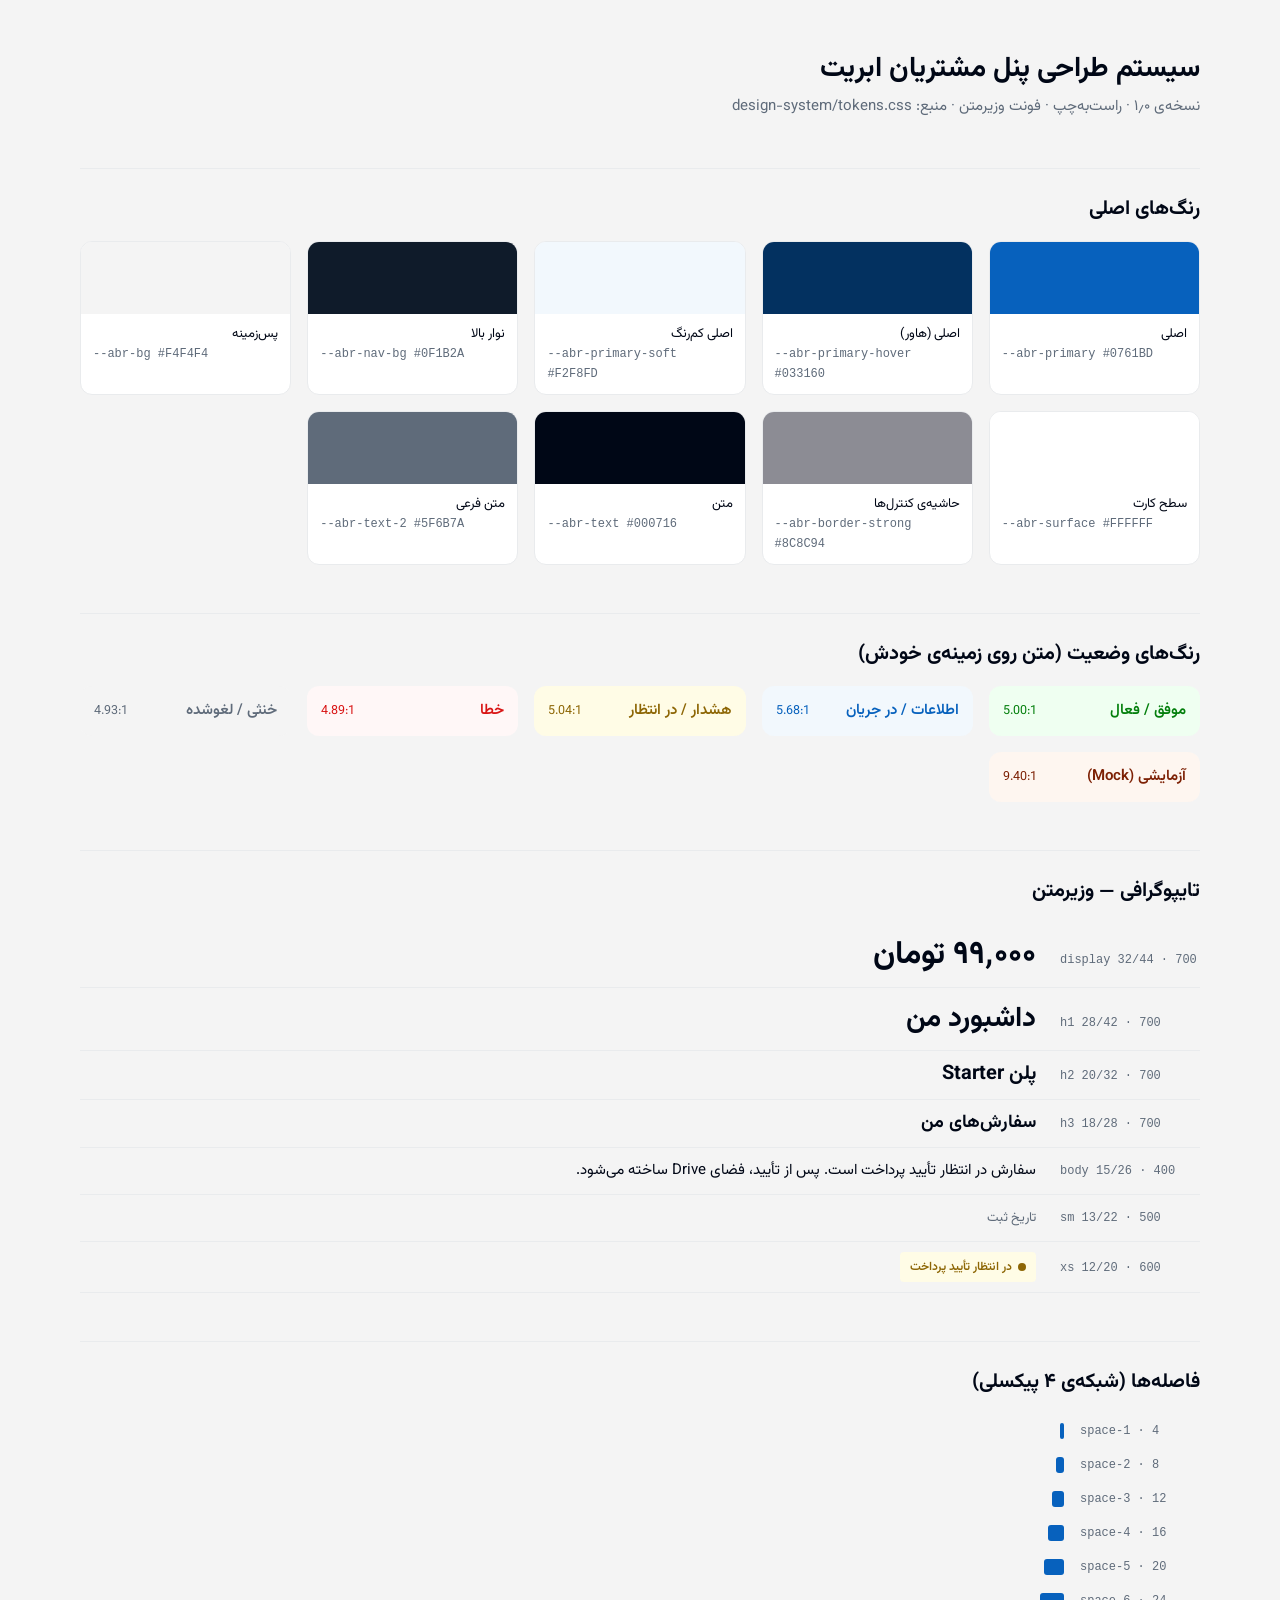
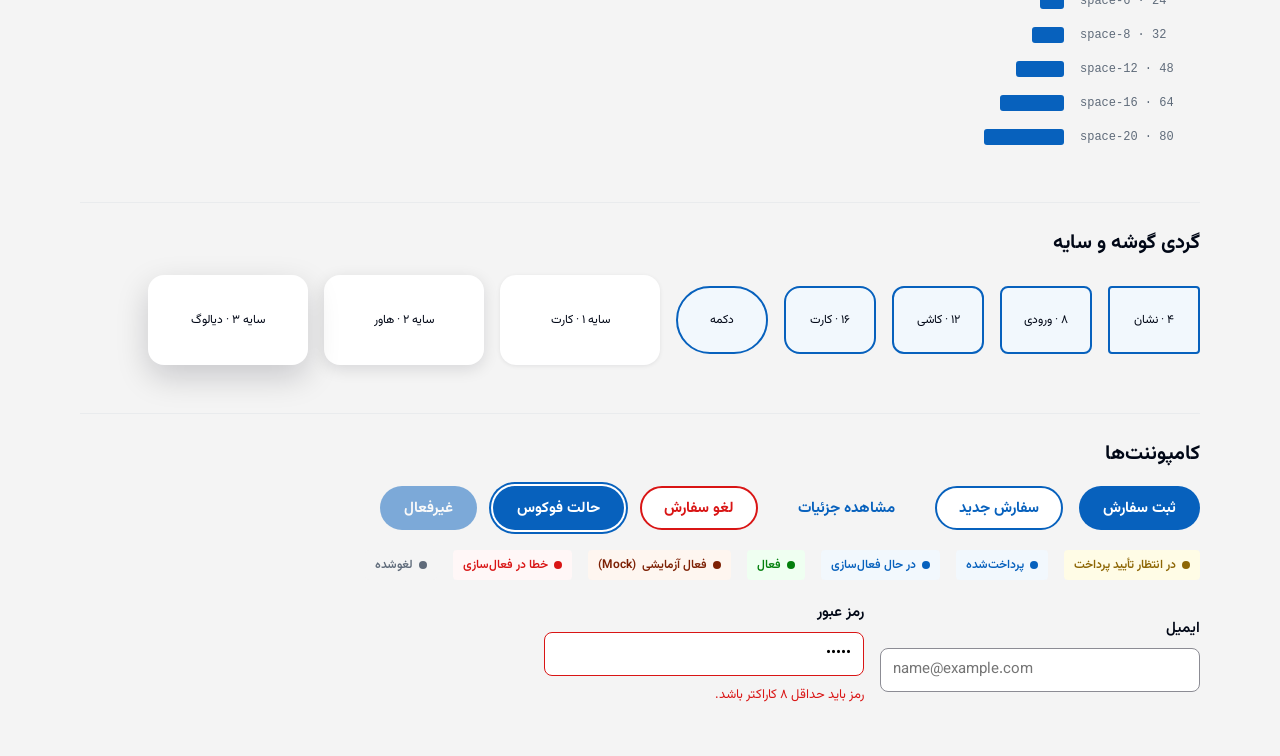
==== design-system/preview.html @ 072d3eeb "docs: add project plan, agent instructions, design draft, CI/CD skeleton" ====
<!DOCTYPE html>
<html lang="fa" dir="rtl">
<head>
<meta charset="utf-8">
<meta name="viewport" content="width=device-width, initial-scale=1">
<title>AbrIT Design System — preview</title>
<link rel="stylesheet" href="tokens.css">
<style>
body{margin:0;font-family:var(--abr-font);color:var(--abr-text);background:var(--abr-bg);font-size:var(--abr-fs-body);line-height:var(--abr-lh-body)}
.page{max-width:1280px;margin:0 auto;padding:48px 80px}
h1{font-size:var(--abr-fs-h1);line-height:var(--abr-lh-h1);margin:0 0 4px}
h2{font-size:var(--abr-fs-h2);line-height:var(--abr-lh-h2);margin:48px 0 16px;padding-top:24px;border-top:1px solid var(--abr-border)}
.sub{color:var(--abr-text-2);margin:0}
.grid{display:grid;grid-template-columns:repeat(auto-fill,minmax(180px,1fr));gap:16px}
.sw{background:var(--abr-surface);border:1px solid var(--abr-border);border-radius:var(--abr-radius-md);overflow:hidden}
.sw i{display:block;height:72px}
.sw div{padding:10px 12px;font-size:13px;line-height:20px}
.sw code{direction:ltr;display:block;color:var(--abr-text-2);font-size:12px}
.pair{display:flex;align-items:center;justify-content:space-between;padding:12px 14px;border-radius:var(--abr-radius-md);font-weight:600}
.pair small{direction:ltr;font-weight:400}
.type div{display:flex;align-items:baseline;gap:24px;padding:10px 0;border-bottom:1px solid var(--abr-border)}
.type code{direction:ltr;color:var(--abr-text-2);font-size:12px;min-width:140px}
.space div{display:flex;align-items:center;gap:16px;padding:4px 0}
.space i{display:block;height:16px;background:var(--abr-primary);border-radius:3px}
.space code{direction:ltr;font-size:12px;color:var(--abr-text-2);width:120px}
.row{display:flex;gap:16px;flex-wrap:wrap;align-items:center}
.btn{font:700 15px var(--abr-font);border-radius:var(--abr-radius-pill);padding:8px 22px;min-height:44px;border:2px solid transparent}
.p{background:var(--abr-primary);color:#fff}.n{background:#fff;color:var(--abr-primary);border-color:var(--abr-primary)}.l{background:none;color:var(--abr-link)}.d{background:#fff;color:var(--abr-error);border-color:var(--abr-error)}
.badge{display:inline-flex;align-items:center;gap:6px;padding:2px 10px;border-radius:var(--abr-radius-xs);font-size:12px;font-weight:600}
.badge::before{content:"";width:8px;height:8px;border-radius:50%;background:currentColor}
.rad{width:88px;height:64px;background:var(--abr-primary-soft);border:2px solid var(--abr-primary);display:grid;place-items:center;font-size:12px}
.sh{width:160px;height:90px;background:#fff;border-radius:var(--abr-radius-lg);display:grid;place-items:center;font-size:12px}
.field{display:flex;flex-direction:column;gap:6px;width:320px}.field label{font-weight:600}
.field input{font:inherit;border:1px solid var(--abr-border-strong);border-radius:var(--abr-radius-sm);padding:8px 12px}
.field.err input{border-color:var(--abr-error)}.field .msg{color:var(--abr-error);font-size:13px}
.focus{box-shadow:var(--abr-focus-ring)}
</style>
</head>
<body><div class="page">
<h1>سیستم طراحی پنل مشتریان ابریت</h1>
<p class="sub">نسخه‌ی ۱٫۰ · راست‌به‌چپ · فونت وزیرمتن · منبع: <bdi>design-system/tokens.css</bdi></p>

<h2>رنگ‌های اصلی</h2>
<div class="grid">
  <div class="sw"><i style="background:var(--abr-primary)"></i><div>اصلی<code>--abr-primary #0761BD</code></div></div>
  <div class="sw"><i style="background:var(--abr-primary-hover)"></i><div>اصلی (هاور)<code>--abr-primary-hover #033160</code></div></div>
  <div class="sw"><i style="background:var(--abr-primary-soft)"></i><div>اصلی کم‌رنگ<code>--abr-primary-soft #F2F8FD</code></div></div>
  <div class="sw"><i style="background:var(--abr-nav-bg)"></i><div>نوار بالا<code>--abr-nav-bg #0F1B2A</code></div></div>
  <div class="sw"><i style="background:var(--abr-bg)"></i><div>پس‌زمینه<code>--abr-bg #F4F4F4</code></div></div>
  <div class="sw"><i style="background:var(--abr-surface)"></i><div>سطح کارت<code>--abr-surface #FFFFFF</code></div></div>
  <div class="sw"><i style="background:var(--abr-border-strong)"></i><div>حاشیه‌ی کنترل‌ها<code>--abr-border-strong #8C8C94</code></div></div>
  <div class="sw"><i style="background:var(--abr-text)"></i><div>متن<code>--abr-text #000716</code></div></div>
  <div class="sw"><i style="background:var(--abr-text-2)"></i><div>متن فرعی<code>--abr-text-2 #5F6B7A</code></div></div>
</div>

<h2>رنگ‌های وضعیت (متن روی زمینه‌ی خودش)</h2>
<div class="grid">
  <div class="pair" style="color:var(--abr-success);background:var(--abr-success-bg)">موفق / فعال <small>5.00:1</small></div>
  <div class="pair" style="color:var(--abr-info);background:var(--abr-info-bg)">اطلاعات / در جریان <small>5.68:1</small></div>
  <div class="pair" style="color:var(--abr-warning);background:var(--abr-warning-bg)">هشدار / در انتظار <small>5.04:1</small></div>
  <div class="pair" style="color:var(--abr-error);background:var(--abr-error-bg)">خطا <small>4.89:1</small></div>
  <div class="pair" style="color:var(--abr-neutral);background:var(--abr-neutral-bg)">خنثی / لغوشده <small>4.93:1</small></div>
  <div class="pair" style="color:var(--abr-mock);background:var(--abr-mock-bg)">آزمایشی (Mock) <small>9.40:1</small></div>
</div>

<h2>تایپوگرافی — وزیرمتن</h2>
<div class="type">
  <div><code>display 32/44 · 700</code><span style="font-size:32px;line-height:44px;font-weight:700">۹۹٬۰۰۰ تومان</span></div>
  <div><code>h1 28/42 · 700</code><span style="font-size:28px;line-height:42px;font-weight:700">داشبورد من</span></div>
  <div><code>h2 20/32 · 700</code><span style="font-size:20px;font-weight:700">پلن Starter</span></div>
  <div><code>h3 18/28 · 700</code><span style="font-size:18px;font-weight:700">سفارش‌های من</span></div>
  <div><code>body 15/26 · 400</code><span>سفارش در انتظار تأیید پرداخت است. پس از تأیید، فضای Drive ساخته می‌شود.</span></div>
  <div><code>sm 13/22 · 500</code><span style="font-size:13px;color:var(--abr-text-2)">تاریخ ثبت</span></div>
  <div><code>xs 12/20 · 600</code><span class="badge" style="color:var(--abr-warning);background:var(--abr-warning-bg)">در انتظار تأیید پرداخت</span></div>
</div>

<h2>فاصله‌ها (شبکه‌ی ۴ پیکسلی)</h2>
<div class="space">
  <div><code>space-1 · 4</code><i style="width:4px"></i></div><div><code>space-2 · 8</code><i style="width:8px"></i></div>
  <div><code>space-3 · 12</code><i style="width:12px"></i></div><div><code>space-4 · 16</code><i style="width:16px"></i></div>
  <div><code>space-5 · 20</code><i style="width:20px"></i></div><div><code>space-6 · 24</code><i style="width:24px"></i></div>
  <div><code>space-8 · 32</code><i style="width:32px"></i></div><div><code>space-12 · 48</code><i style="width:48px"></i></div>
  <div><code>space-16 · 64</code><i style="width:64px"></i></div><div><code>space-20 · 80</code><i style="width:80px"></i></div>
</div>

<h2>گردی گوشه و سایه</h2>
<div class="row">
  <div class="rad" style="border-radius:4px">۴ · نشان</div><div class="rad" style="border-radius:8px">۸ · ورودی</div><div class="rad" style="border-radius:12px">۱۲ · کاشی</div><div class="rad" style="border-radius:16px">۱۶ · کارت</div><div class="rad" style="border-radius:999px">دکمه</div>
  <div class="sh" style="box-shadow:var(--abr-shadow-1)">سایه ۱ · کارت</div><div class="sh" style="box-shadow:var(--abr-shadow-2)">سایه ۲ · هاور</div><div class="sh" style="box-shadow:var(--abr-shadow-3)">سایه ۳ · دیالوگ</div>
</div>

<h2>کامپوننت‌ها</h2>
<div class="row" style="margin-bottom:20px">
  <button class="btn p">ثبت سفارش</button><button class="btn n">سفارش جدید</button><button class="btn l">مشاهده جزئیات</button><button class="btn d">لغو سفارش</button><button class="btn p focus">حالت فوکوس</button><button class="btn p" disabled style="opacity:.5">غیرفعال</button>
</div>
<div class="row" style="margin-bottom:20px">
  <span class="badge" style="color:var(--abr-warning);background:var(--abr-warning-bg)">در انتظار تأیید پرداخت</span>
  <span class="badge" style="color:var(--abr-info);background:var(--abr-info-bg)">پرداخت‌شده</span>
  <span class="badge" style="color:var(--abr-info);background:var(--abr-info-bg)">در حال فعال‌سازی</span>
  <span class="badge" style="color:var(--abr-success);background:var(--abr-success-bg)">فعال</span>
  <span class="badge" style="color:var(--abr-mock);background:var(--abr-mock-bg)">فعال آزمایشی <bdi>(Mock)</bdi></span>
  <span class="badge" style="color:var(--abr-error);background:var(--abr-error-bg)">خطا در فعال‌سازی</span>
  <span class="badge" style="color:var(--abr-neutral);background:var(--abr-neutral-bg)">لغوشده</span>
</div>
<div class="row">
  <div class="field"><label>ایمیل</label><input dir="ltr" placeholder="name@example.com"></div>
  <div class="field err"><label>رمز عبور</label><input type="password" value="12345" aria-invalid="true"><span class="msg">رمز باید حداقل ۸ کاراکتر باشد.</span></div>
</div>
</div></body></html>
---- design-system/tokens.css ----
/* =========================================================================
   AbrIT Panel — Design System tokens (RTL, Persian)  v1.0
   Single source of truth. Theme, prototype and landing import this file.
   Contrast values are WCAG 2.2 ratios measured by script (see README.md).
   ========================================================================= */

@font-face {
  font-family: "Vazirmatn";
  src: url("fonts/Vazirmatn-Variable.woff2") format("woff2-variations"),
       url("fonts/Vazirmatn-Variable.woff2") format("woff2");
  font-weight: 100 900;
  font-style: normal;
  font-display: swap;
}

:root {
  /* ---------- 1. Primitive palette (do not use directly in components) ---------- */
  --abr-blue-50:  #F2F8FD;
  --abr-blue-100: #D9EBFB;
  --abr-blue-600: #0761BD;   /* 6.08:1 on white, 5.53:1 on gray-50 */
  --abr-blue-800: #033160;
  --abr-navy-900: #0F1B2A;
  --abr-gray-0:   #FFFFFF;
  --abr-gray-25:  #F9F9FA;
  --abr-gray-50:  #F4F4F4;
  --abr-gray-200: #E9EBED;
  --abr-gray-400: #8C8C94;
  --abr-gray-500: #B6BEC9;
  --abr-gray-700: #5F6B7A;
  --abr-gray-950: #000716;
  --abr-green-700: #037F0C;  --abr-green-50: #EFFFF1;
  --abr-red-600:   #D91515;  --abr-red-50:   #FFF7F7;
  --abr-amber-700: #8D6605;  --abr-amber-50: #FFFCE6;
  --abr-rust-800:  #7D2105;  --abr-rust-50:  #FEF6F0;

  /* ---------- 2. Semantic colour ---------- */
  --abr-primary:        var(--abr-blue-600);
  --abr-primary-hover:  var(--abr-blue-800);
  --abr-primary-soft:   var(--abr-blue-50);
  --abr-on-primary:     var(--abr-gray-0);       /* 6.08:1 */

  --abr-nav-bg:         var(--abr-navy-900);
  --abr-nav-text:       var(--abr-gray-0);
  --abr-nav-muted:      var(--abr-gray-500);     /* 9.25:1 on nav */

  --abr-bg:             var(--abr-gray-50);
  --abr-surface:        var(--abr-gray-0);
  --abr-subtle:         var(--abr-gray-25);
  --abr-border:         var(--abr-gray-200);     /* decorative only (1.2:1) */
  --abr-border-strong:  var(--abr-gray-400);     /* inputs, controls (3.34:1 ≥ 3:1) */

  --abr-text:           var(--abr-gray-950);     /* 20.1:1 */
  --abr-text-2:         var(--abr-gray-700);     /* 5.43 white · 4.93 bg */
  --abr-link:           var(--abr-blue-600);     /* 6.08 white · 5.53 bg */
  --abr-focus:          var(--abr-blue-600);

  /* status: fg on its own bg ≥ 4.5:1, never colour alone (always icon/dot + text) */
  --abr-success: var(--abr-green-700); --abr-success-bg: var(--abr-green-50);  /* 5.00 */
  --abr-error:   var(--abr-red-600);   --abr-error-bg:   var(--abr-red-50);    /* 4.89 */
  --abr-warning: var(--abr-amber-700); --abr-warning-bg: var(--abr-amber-50);  /* 5.04 */
  --abr-info:    var(--abr-blue-600);  --abr-info-bg:    var(--abr-blue-50);   /* 5.68 */
  --abr-neutral: var(--abr-gray-700);  --abr-neutral-bg: var(--abr-gray-50);   /* 4.93 */
  --abr-mock:    var(--abr-rust-800);  --abr-mock-bg:    var(--abr-rust-50);   /* 9.40 */

  /* ---------- 3. Typography ---------- */
  --abr-font: "Vazirmatn", Tahoma, "Segoe UI", sans-serif;
  --abr-font-mono: ui-monospace, "Cascadia Code", Consolas, monospace;  /* ids, codes (LTR) */

  /* scale (px / line-height). Persian needs taller lines than Latin. */
  --abr-fs-display: 32px; --abr-lh-display: 44px;   /* prices, stat numbers */
  --abr-fs-h1:      28px; --abr-lh-h1:      42px;   /* page title (mobile: h1-m) */
  --abr-fs-h1-m:    22px; --abr-lh-h1-m:    34px;
  --abr-fs-h2:      20px; --abr-lh-h2:      32px;   /* plan name, section */
  --abr-fs-h3:      18px; --abr-lh-h3:      28px;   /* container title */
  --abr-fs-body:    15px; --abr-lh-body:    26px;   /* default */
  --abr-fs-sm:      13px; --abr-lh-sm:      22px;   /* labels, notes, table head */
  --abr-fs-xs:      12px; --abr-lh-xs:      20px;   /* badges, captions — minimum size */
  --abr-fw-regular: 400; --abr-fw-medium: 500; --abr-fw-semibold: 600; --abr-fw-bold: 700;

  /* ---------- 4. Spacing (4-pt grid) ---------- */
  --abr-space-1: 4px;  --abr-space-2: 8px;  --abr-space-3: 12px; --abr-space-4: 16px;
  --abr-space-5: 20px; --abr-space-6: 24px; --abr-space-8: 32px; --abr-space-10: 40px;
  --abr-space-12: 48px; --abr-space-16: 64px; --abr-space-20: 80px;

  /* layout */
  --abr-page-pad-x: 80px;     /* desktop; 32px ≤1024; 16px ≤640 */
  --abr-content-max: 1280px;
  --abr-gutter: 24px;         /* 16px ≤640 */
  --abr-nav-h: 56px;
  --abr-tap-min: 44px;        /* WCAG 2.5.8 + comfortable touch */

  /* ---------- 5. Radius ---------- */
  --abr-radius-xs: 4px;    /* badge */
  --abr-radius-sm: 8px;    /* input */
  --abr-radius-md: 12px;   /* tile, alert */
  --abr-radius-lg: 16px;   /* card, container */
  --abr-radius-pill: 999px;/* button, chip */

  /* ---------- 6. Elevation ---------- */
  --abr-shadow-1: 0 1px 4px rgba(0, 7, 22, .08);    /* cards */
  --abr-shadow-2: 0 4px 16px rgba(0, 7, 22, .12);   /* hover lift, menus */
  --abr-shadow-3: 0 12px 32px rgba(0, 7, 22, .18);  /* dialogs */

  /* ---------- 7. Motion ---------- */
  --abr-dur-fast: 120ms; --abr-dur-base: 200ms; --abr-dur-slow: 320ms;
  --abr-ease: cubic-bezier(.2, 0, 0, 1);

  /* ---------- 8. Focus ---------- */
  --abr-focus-ring: 0 0 0 2px var(--abr-surface), 0 0 0 4px var(--abr-focus);

  /* ---------- 9. Z-index ---------- */
  --abr-z-nav: 100; --abr-z-menu: 200; --abr-z-toast: 300; --abr-z-dialog: 400;
}

/* Breakpoints (use in @media; custom properties can't be used in media queries):
   sm ≤ 640px (phone) · md ≤ 1024px (tablet) · lg > 1024px (desktop, design width 1440) */

@media (prefers-reduced-motion: reduce) {
  :root { --abr-dur-fast: 0ms; --abr-dur-base: 0ms; --abr-dur-slow: 0ms; }
}
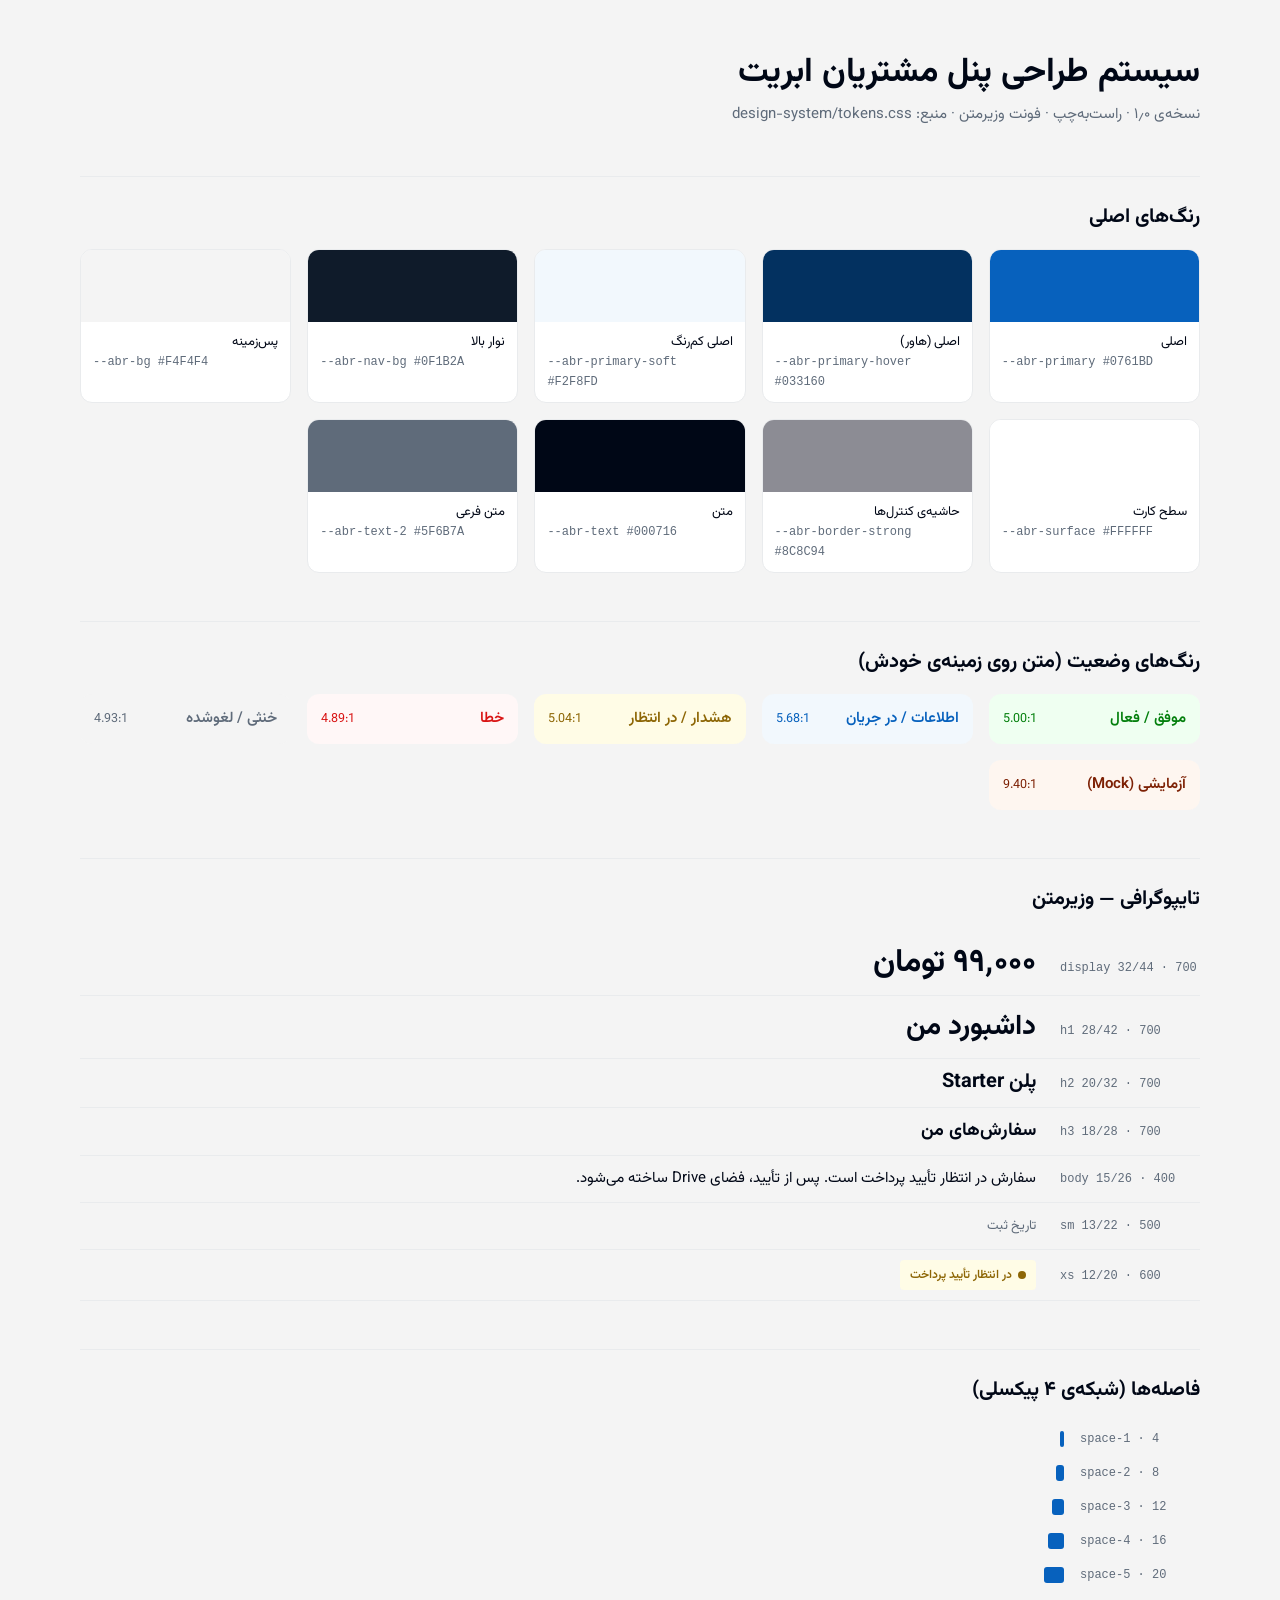
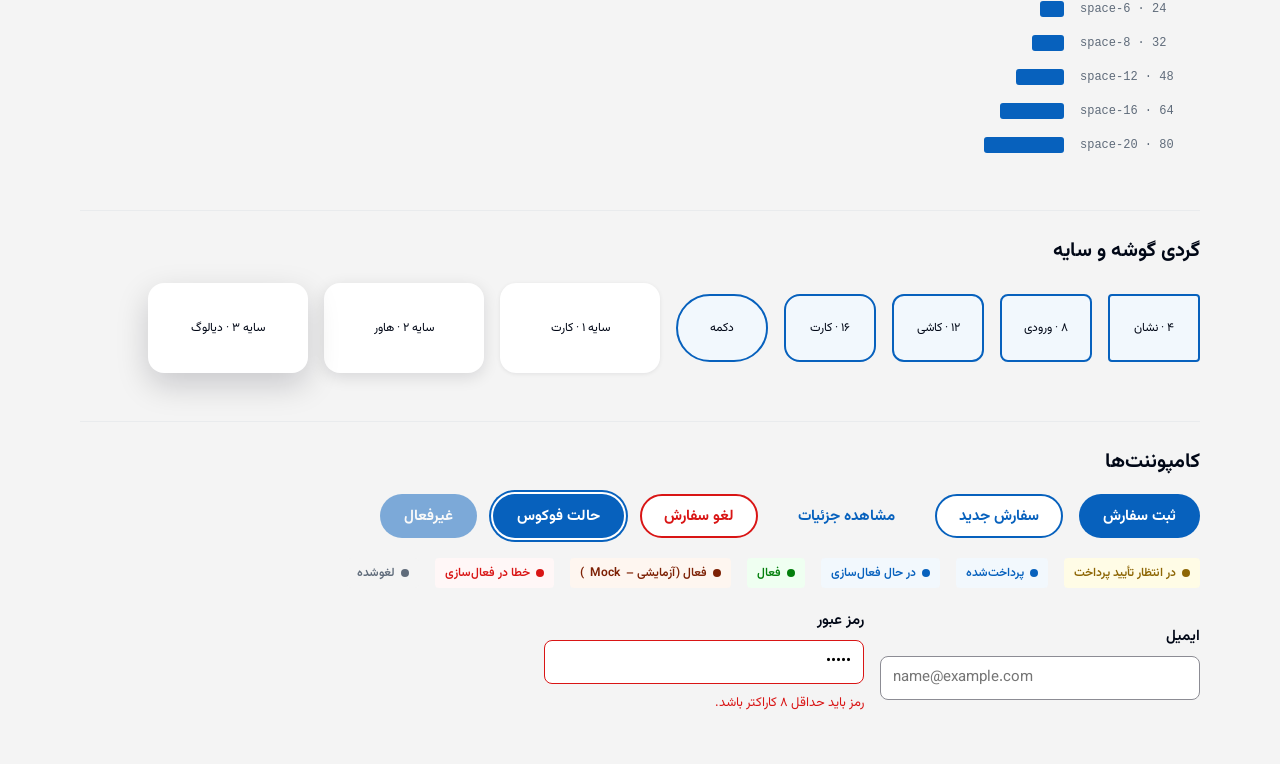
==== commit 778810db: "Merge pull request #8 from atefekalamati/feat/e2-catalog-dashboard feat(ui): E-2 catalog, order revi" ====
--- a/design-system/preview.html
+++ b/design-system/preview.html
@@ -98,7 +98,7 @@
   <span class="badge" style="color:var(--abr-info);background:var(--abr-info-bg)">پرداخت‌شده</span>
   <span class="badge" style="color:var(--abr-info);background:var(--abr-info-bg)">در حال فعال‌سازی</span>
   <span class="badge" style="color:var(--abr-success);background:var(--abr-success-bg)">فعال</span>
-  <span class="badge" style="color:var(--abr-mock);background:var(--abr-mock-bg)">فعال آزمایشی <bdi>(Mock)</bdi></span>
+  <span class="badge" style="color:var(--abr-mock);background:var(--abr-mock-bg)">فعال (آزمایشی – <bdi>Mock</bdi>)</span>
   <span class="badge" style="color:var(--abr-error);background:var(--abr-error-bg)">خطا در فعال‌سازی</span>
   <span class="badge" style="color:var(--abr-neutral);background:var(--abr-neutral-bg)">لغوشده</span>
 </div>
--- a/design-system/tokens.css
+++ b/design-system/tokens.css
@@ -39,6 +39,14 @@
   --abr-primary-soft:   var(--abr-blue-50);
   --abr-on-primary:     var(--abr-gray-0);       /* 6.08:1 */
 
+  /* bright CTA gradient (E-1 polish). White text: 4.56:1 on the light end, 6.21:1 on the dark end.
+     (#2B7BFF from the references measured 3.90:1, so the light end was darkened to #1E6EF5.) */
+  --abr-cta-from:       #1E6EF5;
+  --abr-cta-to:         #0A58D6;
+  --abr-cta-gradient:   linear-gradient(135deg, var(--abr-cta-from) 0%, var(--abr-cta-to) 100%);
+  --abr-cta-glow:       0 8px 22px rgba(30, 110, 245, .35);
+  --abr-hero-gradient:  linear-gradient(160deg, #EAF3FF 0%, #F8FBFF 100%);   /* hero/welcome card fill */
+
   --abr-nav-bg:         var(--abr-navy-900);
   --abr-nav-text:       var(--abr-gray-0);
   --abr-nav-muted:      var(--abr-gray-500);     /* 9.25:1 on nav */
@@ -68,14 +76,15 @@
 
   /* scale (px / line-height). Persian needs taller lines than Latin. */
   --abr-fs-display: 32px; --abr-lh-display: 44px;   /* prices, stat numbers */
-  --abr-fs-h1:      28px; --abr-lh-h1:      42px;   /* page title (mobile: h1-m) */
-  --abr-fs-h1-m:    22px; --abr-lh-h1-m:    34px;
+  --abr-fs-h1:      34px; --abr-lh-h1:      50px;   /* page title (mobile: h1-m), weight 800 */
+  --abr-fs-h1-m:    24px; --abr-lh-h1-m:    36px;
+  --abr-fs-card-title: 26px; --abr-lh-card-title: 40px; /* auth/hero card titles, weight 800 */
   --abr-fs-h2:      20px; --abr-lh-h2:      32px;   /* plan name, section */
   --abr-fs-h3:      18px; --abr-lh-h3:      28px;   /* container title */
   --abr-fs-body:    15px; --abr-lh-body:    26px;   /* default */
   --abr-fs-sm:      13px; --abr-lh-sm:      22px;   /* labels, notes, table head */
   --abr-fs-xs:      12px; --abr-lh-xs:      20px;   /* badges, captions — minimum size */
-  --abr-fw-regular: 400; --abr-fw-medium: 500; --abr-fw-semibold: 600; --abr-fw-bold: 700;
+  --abr-fw-regular: 400; --abr-fw-medium: 500; --abr-fw-semibold: 600; --abr-fw-bold: 700; --abr-fw-heavy: 800;
 
   /* ---------- 4. Spacing (4-pt grid) ---------- */
   --abr-space-1: 4px;  --abr-space-2: 8px;  --abr-space-3: 12px; --abr-space-4: 16px;
